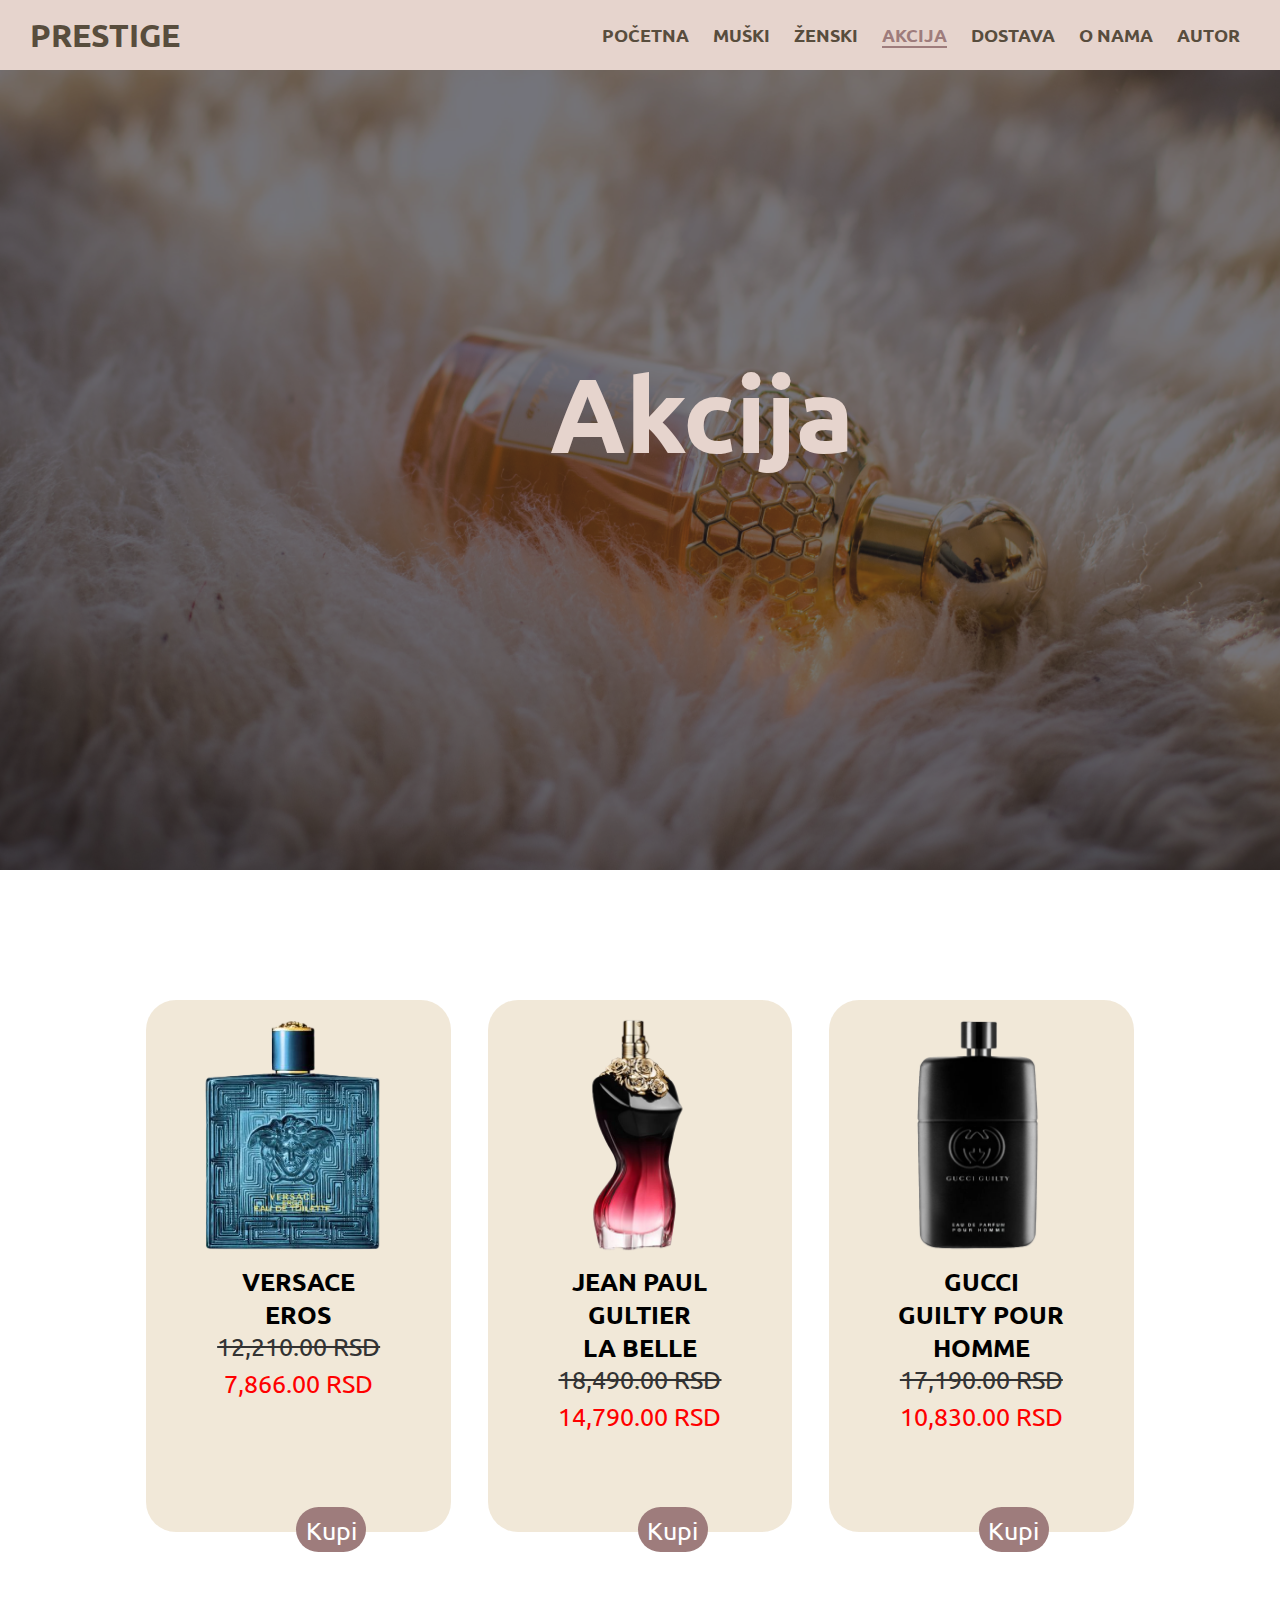
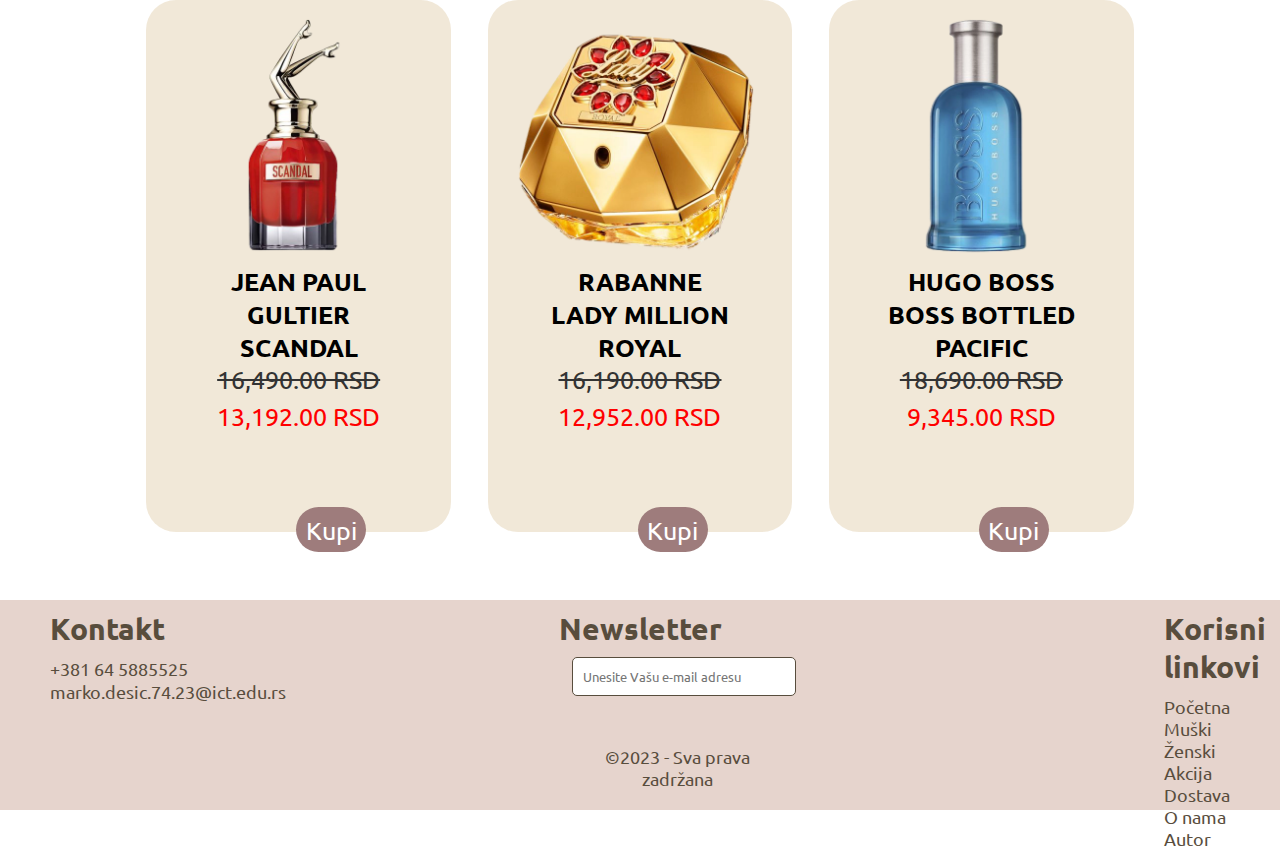
==== akcija.html @ 411270b0 "Add files via upload" ====
<!DOCTYPE html>

<html>

	<head>
		<meta charset="UTF-8" />
		<link rel="shortcut icon" href="img/ikonica.png" type="image/x-icon">
		<link rel="stylesheet" href="https://cdnjs.cloudflare.com/ajax/libs/font-awesome/6.5.0/css/all.min.css" integrity="sha512-Avb2QiuDEEvB4bZJYdft2mNjVShBftLdPG8FJ0V7irTLQ8Uo0qcPxh4Plq7G5tGm0rU+1SPhVotteLpBERwTkw==" crossorigin="anonymous" referrerpolicy="no-referrer" />
		<link rel="stylesheet" href="css/style.css" text="text/css" />
		<title>Prestige</title>
	</head>
	
	<body>
		<header>
			<div id="logo">
				<h1><a href="index.html">Prestige</a></h1>
			</div>
			<nav>
				<ul>
					<li><a href="index.html">Početna</a></li>
					<li><a href="muski.html">Muški</a></li>	
					<li><a href="zenski.html">Ženski</a></li>
					<li><a href="akcija.html" class="active">Akcija</a></li>	
					<li><a href="dostava.html">Dostava</a></li>	
					<li><a href="onama.html">O nama</a></li>					
					<li><a href="autor.html">Autor</a></li>	
				</ul>
			</nav>
		</header>
		
		<div id="akcija-slika">
			<div id="akcijaText">
				<h2>Akcija</h2>
			</div>
			<div class="pozadinaMuskiZenskiAkcija">
				
		</div>
		</div>	
		<div id="red-jedan">
			<div id="akcija">
				
				<div class="proizvod">
					<img id="erosSlika" src="img/eros-man.webp" alt="versaceEros" />
					<p class="imeParfema">Versace</p>
					<p class="imeParfema">Eros</p>
					<p class="staraCena">12,210.00 RSD</p>
					<p class="novaCena">7,866.00 RSD</p>
					<a href="dostava.html">
						<div class="kupi">
							<p>Kupi</p>
						</div>
					</a>
				</div>
				<div class="proizvod">
					<img id="laBelleSlika" src="img/la-belle.webp" alt="laBelle" />
					<p class="imeParfema">Jean Paul Gultier</p>
					<p class="imeParfema">La Belle</p>
					<p class="staraCena">18,490.00 RSD</p>
					<p class="novaCena">14,790.00 RSD</p>
					<a href="dostava.html">
						<div class="kupi">
							<p>Kupi</p>
						</div>
					</a>	
				</div>
				<div class="proizvod">
					<img id="guiltySlika" src="img/gucci-guilty.webp" alt="gucciGuilty" />
					<p class="imeParfema">Gucci</p>
					<p class="imeParfema">Guilty Pour Homme</p>
					<p class="staraCena">17,190.00 RSD</p>
					<p class="novaCena">10,830.00 RSD</p>
					<a href="dostava.html">
						<div class="kupi">
							<p>Kupi</p>
						</div>
					</a>
				</div>
				
				<div class="cleaner"></div>
			</div>
		</div>
		<div id="red-dva">
			<div id="akcija">
				
				<div class="proizvod">
					<img id="scandalSlika" src="img/scandal.webp" alt="scandal" />
					<p class="imeParfema">Jean Paul Gultier</p>
					<p class="imeParfema">Scandal</p>
					<p class="staraCena">16,490.00 RSD</p>
					<p class="novaCena">13,192.00 RSD</p>
					<a href="dostava.html">
						<div class="kupi">
							<p>Kupi</p>
						</div>
					</a>
				</div>
				<div class="proizvod">
					<img id="ladyMillionRoyalSlika" src="img/lady-million-royal.webp" alt="ladyMillionRoyal" />
					<p class="imeParfema">Rabanne</p>
					<p class="imeParfema">Lady Million Royal</p>
					<p class="staraCena">16,190.00 RSD</p>
					<p class="novaCena">12,952.00 RSD</p>
					<a href="dostava.html">
						<div class="kupi">
							<p>Kupi</p>
						</div>
					</a>	
				</div>
				<div class="proizvod">
					<img id="hugoBossSlika" src="img/hugo-boss.webp" alt="hugoBoss" />
					<p class="imeParfema">Hugo Boss</p>
					<p class="imeParfema">Boss Bottled Pacific</p>
					<p class="staraCena">18,690.00 RSD</p>
					<p class="novaCena">9,345.00 RSD</p>
					<a href="dostava.html">
						<div class="kupi">
							<p>Kupi</p>
						</div>
					</a>
				</div>
				
				<div class="cleaner"></div>
			</div>
		</div>
				
		<footer>
			<div class="footerBlok">
				<h3>Kontakt</h3>
				<i class="fa fa-phone" aria-hidden="true"></i>
				<label>+381 64 5885525</label><br/>
				<i class="fa fa-envelope" aria-hidden="true"></i>
				<label>marko&#46;desic&#46;74&#46;23&#64;ict&#46;edu&#46;rs</label>
			</div>
			<div id="footerBlok">
				<h3>Newsletter</h3><br/>
				<form action="index.php" method="post">
					<input type="email" class="nletter" placeholder="Unesite Vašu e-mail adresu" required="required"/>
					<a href="#"><i class="fa-solid fa-paper-plane"></i></a>
				</form>
				<a href="https://www.instagram.com/markodesiic/" target="_blank"><i class="fa-brands fa-square-instagram"></i></a>
				<a href="https://www.facebook.com" target="_blank"><i class="fa-brands fa-facebook"></i></a>
				<a href="rss.xml" target="_blank"><i class="fa-solid fa-rss"></i></a>
				<a href="sitemap.xml"><i class="fa-solid fa-sitemap"></i></a>
				<p>&#169;2023 - Sva prava zadržana</p></a>
			</div>
			<div class="footerBlok">
				<h3 id="kl">Korisni linkovi</h3>
				<a href="index.html">Početna</a></br>
				<a href="muski.html">Muški</a></br>
				<a href="zenski.html">Ženski</a></br>
				<a href="akcija.html">Akcija</a></br>
				<a href="dostava.html">Dostava</a></br>
				<a href="onama.html">O nama</a><br/>
				<a href="autor.html">Autor</a></br>
			</div>
		</footer>
	</body>	
</html>
---- css/style.css ----
@import url('https://fonts.googleapis.com/css2?family=Ubuntu&display=swap');
*{
	margin: 0px;
	padding: 0px;
	font-family: 'Ubuntu', sans-serif;
}

.cleaner{
	clear: both;
}

a{
	text-decoration: none;
}	

header{
    width: 100%;
	height: 70px;
    background-color: #e6d4cd; 
	display: flex;
	justify-content: space-between;
	align-items: center;	
	z-index: 2;
}

#logo{
	padding-left: 30px;
	text-transform: uppercase;
}

#logo a{
	color: #584d3d;
}

#logo a:hover{
	color: #9e7c7c;
	transition: 0.5s;
	
}

nav{
	display: flex;
	padding-right: 20px;
}

nav ul li{
	list-style-type: none;
	display: inline;
	text-transform: uppercase;
	padding-right: 20px;
	font-weight: bold;
	font-size: 18px;
}

nav ul li a{
	color: #584d3d;
}

nav ul li a:hover{
	color: #9e7c7c;
	transition: 0.5s;
}

.active{
	color: #9e7c7c;
	border-bottom: 2px solid #9e7c7c;
}
/*POCETNA STRANICA*/
/*POZADINSKA SLIKA*/
#bg-slika{
	width: 100%;
	height: 870px;
	background-image: url("../img/pozadina.jpg");
	background-repeat: no-repeat;
	background-size: cover;
	background-position: center;
	background-attachment: fixed;
}

#pozadina{
	width: 100%;
	height: 100%;
	background-color: rgba(24, 24, 35, 0.8);
}	

#pozadinaText p{
	position: absolute;
	color: #e6d4cd;
	top: 425px;
	left: 150px;
	font-weight: bold;
	font-size: 30px;
}

#pozadinaText h2{
	position: absolute;
	color: #e6d4cd;
	top: 350px;
	left: 50px;
	font-size: 60px;
}

#pozadinaText h2 a{
	text-transform: uppercase;
	/*color: #777674;*/
	color: #9e7c7c;
}

#pozadinaText h2 a:hover{
	color: #584d3d;
	transition: 0.5s;
}
/*USLUGE*/
#blok-usluge {
	width:100%;
	height: 500px;
}

.naslov{
	padding-top: 25px;
	width: 80%;
    text-align: center;
	font-size: 22px;
	margin:0px auto;
	text-transform:uppercase;
	color:#584d3d;
}

.hr{
    border-bottom: 4px solid #e6d4cd;
    width: 100px;
    margin: 3px auto;
}

#usluge{
	display:flex;
	justify-content:space-between;
	margin:0px auto;
	flex-wrap:wrap;
	height: 500px;	
	font-size:40px;
	text-align:center;
	width:80%;	
}

.usluga{
	margin: 0px auto;
	padding:12px 50px 20px 50px;
	width:20%;
	height: 300px;
	background-color: rgba(207, 178, 126, 0.3);
	border-radius:30px;
	box-shadow: 5px 5px 5px;
}

.usluga:hover{
	box-shadow: none;
	transition: 0.5s;
}

.fa-truck{
	font-size: 100px;
	padding-top: 40px;
	color: #9e7c7c;
	padding-bottom: 30px;
}

.fa-truck:hover{
	color: #584d3d;
	transition: 0.5s;
}

.usluga p{
	color: #333333;
	text-transform: uppercase;
}

.fa-check-circle{
	font-size: 100px;
	padding-top: 40px;
	color: #9e7c7c;
	padding-bottom: 30px;
}

.fa-star{
	font-size: 100px;
	padding-top: 40px;
	color: #9e7c7c;
	padding-bottom: 30px;
}
/*BLOK POPULARNO*/
#pozadinaPopularno{
	width: 100%;
	height: 700px;
	background-color: rgba(50, 40, 36, 0.7);
	position: absolute;
}	

#blok-popularno{
	width:100%;
	height: 700px;
	background-image: url("../img/popularno.jpg");
	background-position: center;
	background-size: cover;
}

#popularno{
	width: 80%;
	height: 700px;
	margin: 0px auto;
	display: flex;
	justify-content: space-between;
	flex-wrap: wrap;
	text-align: center;
}

.proizvod{
	width: 20%;
	height: 480px;
	background-color: rgba(207, 178, 126, 0.3);
	padding: 12px 50px 40px 50px;
	margin: 0px auto;
	font-size: 25px;
	border-radius: 30px;	
	position: relative;
}

.proizvodPopularno{
	width: 20%;
	height: 480px;
	background-color: rgba(207, 178, 126, 0.7);
	padding: 12px 50px 40px 50px;
	margin: 0px auto;
	font-size: 25px;
	border-radius: 30px;	
	position: relative;
}

.proizvod:hover{
	box-shadow: 0 10px 10px 10px #e6d4cd;
	transition: 0.5s;
}

.proizvodPopularno:hover{
	box-shadow: 0 10px 10px 10px #e6d4cd;
	transition: 0.5s;
}

#diorSlika{
	width: 90%;
}
	
.proizvod .imeParfema{
	font-weight: bold;
	text-transform: uppercase;
}

.proizvodPopularno .imeParfema{
	font-weight: bold;
	text-transform: uppercase;
}

.proizvod .cenaParfema{
	color: #333333;
	padding-bottom: 5px;
	font-size: 25px;
	
}

.proizvodPopularno .cenaParfema{
	color: #333333;
	padding-bottom: 5px;
	font-size: 25px;
	
}

.kupi{
	width: 23%;
	height: 45px;
	background-color: #9e7c7c;
	margin: 0px auto;
	border-radius: 30px;
	position: absolute;
	bottom: -20px;
	left: 150px;

}

.kupi p{
	padding: 8px 0px;
	color: white;
}

.kupi:hover{
	background-color: green;
	transition: 0.5s;
}

.boja h2{
	color: #e6d4cd;
}
#popularno .naslov{
	z-index: 1;
}
/*BLOK AKCIJA*/
#blok-akcija{
	width: 100%;
	height: 700px;
	position:relative;
}

#akcija{
	width: 80%;
	height: 800px;
	margin: 0px auto;
	display: flex;
	justify-content: space-between;
	flex-wrap: wrap;
	text-align: center;
	align-content: flex-start;
}

.akcija{
	padding-bottom: 50px;
}

.proizvod .staraCena{
	color: #333333;
	padding-bottom: 5px;
	font-size: 25px;
	text-decoration: line-through;
	
}

.proizvod .novaCena{
	color: red;
	padding-bottom: 5px;
	font-size: 25px;	
}

#guiltySlika, #laBelleSlika, #erosSlika, #goodGirlSlika, #oneMilionSlika{
	width: 120%;
	position:relative;
	left: -25px;
}

#blokVise{
	margin: 0px auto;
	width: 50%;
	height: 150px;
	position: relative;
}

#vise{
	width: 25%;
	height: 60px;
	background-color: #9e7c7c;
	position: absolute;
	top: 30px;
	left: 350px;
	border-radius: 20px;
	text-align: center;
}

#vise p{
	padding-top: 15px;
	color: white;
	font-size: 25px;
	letter-spacing: 2px;
}

#vise:hover{
	background-color: #584D3D;
	transition: 0.5s;
}

/*FOOTER*/	
footer{
    width: 100%;
	height: 210px;
    background-color: #e6d4cd; 	
	display: flex;
	justify-content: space-between;
	flex-wrap: wrap;
}

.footerBlok{
	width: 20%;
	height: 200px;
}
.footerBlok h3{
	padding-top: 10px;
	padding-left: 50px;
	font-size: 30px;
	padding-bottom: 10px;
	color: #584d3d;
}

.footerBlok .fa{
	padding-top: 10px;
	padding-left: 50px;
	font-size: 18px;
	color: #584d3d;
}

.footerBlok .fa-brands, .fa-solid{
	padding-top: 10px;
	padding-left: 30px;
	font-size: 30px;
	text-align: center;
	color: #584d3d;
}

.fa-phone, .footerBlok label{
	font-size: 18px;
	color: #584d3d;
}

.footerBlok a{
	padding-top: 10px;
	padding-left: 140px;
	color: black;
	font-size: 18px;
	color: #584d3d;
}

.footerBlok a:hover{
	text-decoration:underline;
	transition: 0.5s;
}

#footerBlok a i:hover{
	transition: 0.5s;
	color: #9e7c7c;
}

#footerBlok{
	width: 20%;
	height: 200px;
	position: relative;
}

#footerBlok .fa-brands, .fa-solid{
	padding-top: 10px;
	padding-left: 50px;
	font-size: 30px;
	color: #584d3d;
}

#footerBlok h3{
	padding-top: 10px;
	font-size: 30px;	
	text-align: center;
	color: #584d3d;
}

.nletter{
    padding: 10px;
    border-radius: 5px;
	position: relative;
	left: 60px;
	top: -15px;
}
.fa-paper-plane{
	position: relative;
	left: 30px;
	top: -9px;
}

input{
    border: 1px solid #584d3d;
}

input:focus{
    outline: #584d3d;
    border:1px solid #584d3d;
    box-shadow: 0 0 8px #584d3d;
}
select{
    border: 1px solid #584d3d;
}
select:focus{
    outline: #1e3050;
    border:1px solid #584d3d;
    box-shadow: 0 0 8px #584d3d;
}
textarea{
    border: 1px solid #584d3d;
}
textarea:focus{
    outline: #584d3d;
    border:1px solid #584d3d;
    box-shadow: 0 0 8px #584d3d;
}

#footerBlok p{
	position: absolute;
	text-align: center;
	bottom: 10px;
	left: 75px;
	font-size: 18px;
	color: #584d3d;
}

#kl{
	padding-left: 140px;
}
/*STRANICA MUSKI ZENSKI AKCIJA*/
#red-jedan, #red-dva, #red-tri{
	width: 100%;
	height: 600px;
}

#red-jedan{
	padding-top: 130px;
}

#invictusVictoryElixirSlika, #acquaDiGio, #dylanSlika, #toyBoySlika, #hugoBossSlika, #scandalSlika, #showMeLoveSlika, #ladyMillionRoyalSlika, #redPourSlika, #bloomSlika, #blackOpiumSlika{
	width: 120%;
	position:relative;
	left: -25px;
}

#emporioSlika{
	width: 120%;
	position:relative;
	left: -25px;	
}
/*STRANICA MUSKI*/
#muski-slika{
	width: 100%;
	height: 800px;
	background-image: url("../img/muski.jpg");
	background-repeat: no-repeat;
	background-size: cover;
	background-position: center;
	background-attachment: fixed;
}

.pozadinaMuskiZenskiAkcija{
	width: 100%;
	height: 800px;
	background-color: rgba(24, 24, 35, 0.6);
}

#muskiText{
	position: absolute;
	color: #e6d4cd;
	top: 350px;
	left: 32%;
	font-weight: bold;
	font-size: 70px;
	animation-name: naslov-animacija;
	animation-duration: 1.5s;
}

@-webkit-keyframes naslov-animacija{
	from{left: -800px;}
	to{left: 32%;}
}
/*STRANICA ZENSKI*/

#zenski-slika{
	width: 100%;
	height: 800px;
	background-image: url("../img/zenski.jpg");
	background-repeat: no-repeat;
	background-size: cover;
	background-position: center;
	background-attachment: fixed;
}

#zenskiText{
	position: absolute;
	color: #e6d4cd;
	top: 350px;
	left: 32%;
	font-weight: bold;
	font-size: 70px;
	animation-name: naslov-animacija;
	animation-duration: 1.5s;
}
/*STRANICA AKCIJA*/

#akcija-slika{
	width: 100%;
	height: 800px;
	background-image: url("../img/akcija.jpg");
	background-repeat: no-repeat;
	background-size: cover;
	background-position: center;
	background-attachment: fixed;
}

#akcijaText{
	position: absolute;
	color: #e6d4cd;
	top: 350px;
	left: 43%;
	font-weight: bold;
	font-size: 70px;
	animation-name: naslov-animacija-akcija;
	animation-duration: 1.5s;
}

@-webkit-keyframes naslov-animacija-akcija{
	from{left: -800px;}
	to{left: 43%;}
}	
/*STRANICA DOSTAVA*/
#main{
 width: 100%;
 height: 900px;
 text-align: center;
 font-size: 22px;
}

#main h2{
	padding-top: 50px;
	color: #e6d4cd;
}

#formaOkvir{
	width: 50%;
	height: 870px;
	background-color: #9e7c7c;
	margin: 30px auto;
	border-radius: 30px;
}

#formaOkvir:hover{
	box-shadow: 10px 10px 3px #d9c0b6;
}

#forma{
	padding-top: 50px;
	width: 800px;
	height: 700px;
	margin: 0px auto;
	display: flex;
	justify-content: center;
}

#formaDostava{
	display: flex;
	justify-content: space-between;
	flex-wrap: wrap;
	margin: 0px auto;
}
#formaDostava input{
	width: 350px;
	height: 50px;
	border-radius: 15px;
	text-indent: 5px;
	font-size: 18px;
}

#poruci{
	margin: 0px auto;
}

#poruci:hover{
	background-color: #e6d4cd;
	transition: 0.5s;
}

#izaberiteParfem{
	width: 400px;
	height: 50px;
	border-radius: 15px;
	text-indent: 5px;
	margin: 0px auto;
	font-size: 18px;
}

textarea{
	resize: none;
	width: 100%;
	height: 250px;
	border-radius: 15px;
	text-indent: 10px;
	padding-top: 10px;
	font-size: 18px;
}

#ime, #email, #ulica, #grad{
	margin-right: 90px;
}
/*STRANICA AUTOR*/
#autor{
	text-align: center;
	padding-top: 50px;
	font-size: 50px;
}
#drzac-autor{
	width: 80%;
	margin: 0px auto;
	height: 700px;
	display: flex;
	justify-content: space-around;
	align-items: center;
}
#autor-slika{
	position: relative;
	width: 600px;
	height: 450px;
	animation-name: slika-animacija;
	animation-duration: 2s;
}
#autor-slika img{
	height: 450px;
	/*border-radius: 30px 10px 30px 10px;*/
	box-shadow: 10px 10px 10px #9E7C7C;
}

#autor-opis{
	width: 600px;
	position: relative;
	font-size: 20px;
}

#autor-opis .bottom-left{
	left: -20px;
	bottom: -20px;
}

@-webkit-keyframes slika-animacija{
	from{left: -500px;}
	to{left: 0px;}
}

.border{
position: absolute;
width: 30%;
height: 20%;
border: 3px solid #E6D4CD;
}

.top-left{
top: -30px;
left: -30px;
border-bottom: none;
border-right: none;
}

.bottom-right{
bottom: -30px;
right: -30px;
border-top: none;
border-left: none;
}
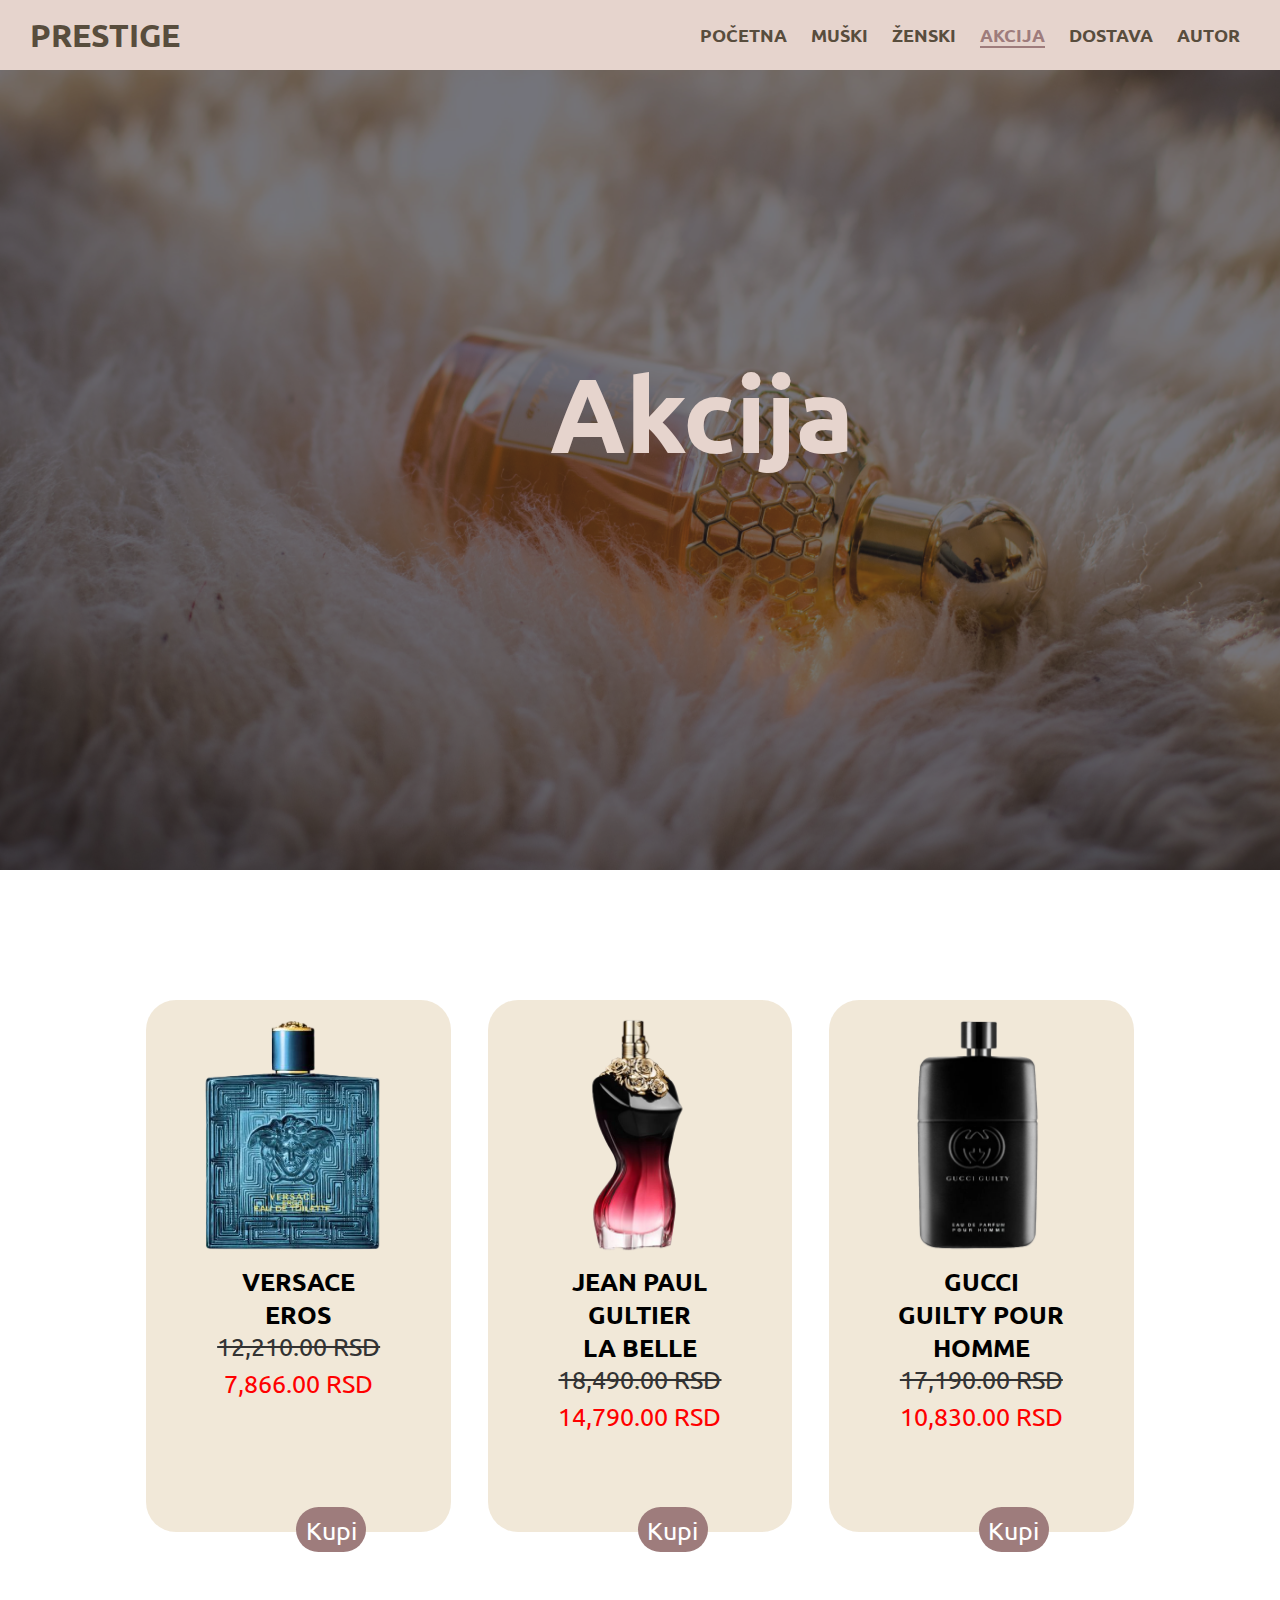
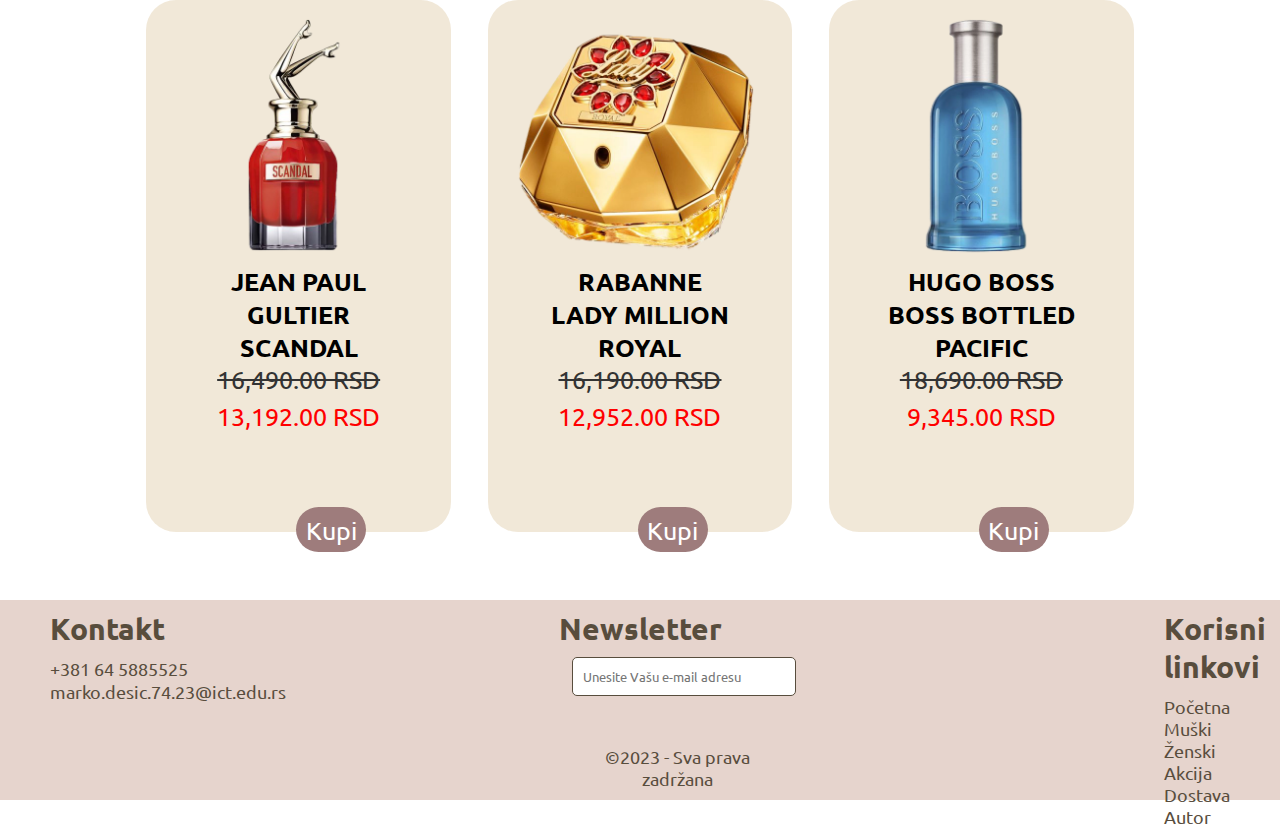
==== commit 2b990ccc: "Add files via upload" ====
--- a/akcija.html
+++ b/akcija.html
@@ -21,8 +21,7 @@
 					<li><a href="muski.html">Muški</a></li>	
 					<li><a href="zenski.html">Ženski</a></li>
 					<li><a href="akcija.html" class="active">Akcija</a></li>	
-					<li><a href="dostava.html">Dostava</a></li>	
-					<li><a href="onama.html">O nama</a></li>					
+					<li><a href="dostava.html">Dostava</a></li>						
 					<li><a href="autor.html">Autor</a></li>	
 				</ul>
 			</nav>
@@ -150,7 +149,6 @@
 				<a href="zenski.html">Ženski</a></br>
 				<a href="akcija.html">Akcija</a></br>
 				<a href="dostava.html">Dostava</a></br>
-				<a href="onama.html">O nama</a><br/>
 				<a href="autor.html">Autor</a></br>
 			</div>
 		</footer>
--- a/css/style.css
+++ b/css/style.css
@@ -377,7 +377,7 @@
 /*FOOTER*/	
 footer{
     width: 100%;
-	height: 210px;
+	height: 200px;
     background-color: #e6d4cd; 	
 	display: flex;
 	justify-content: space-between;
